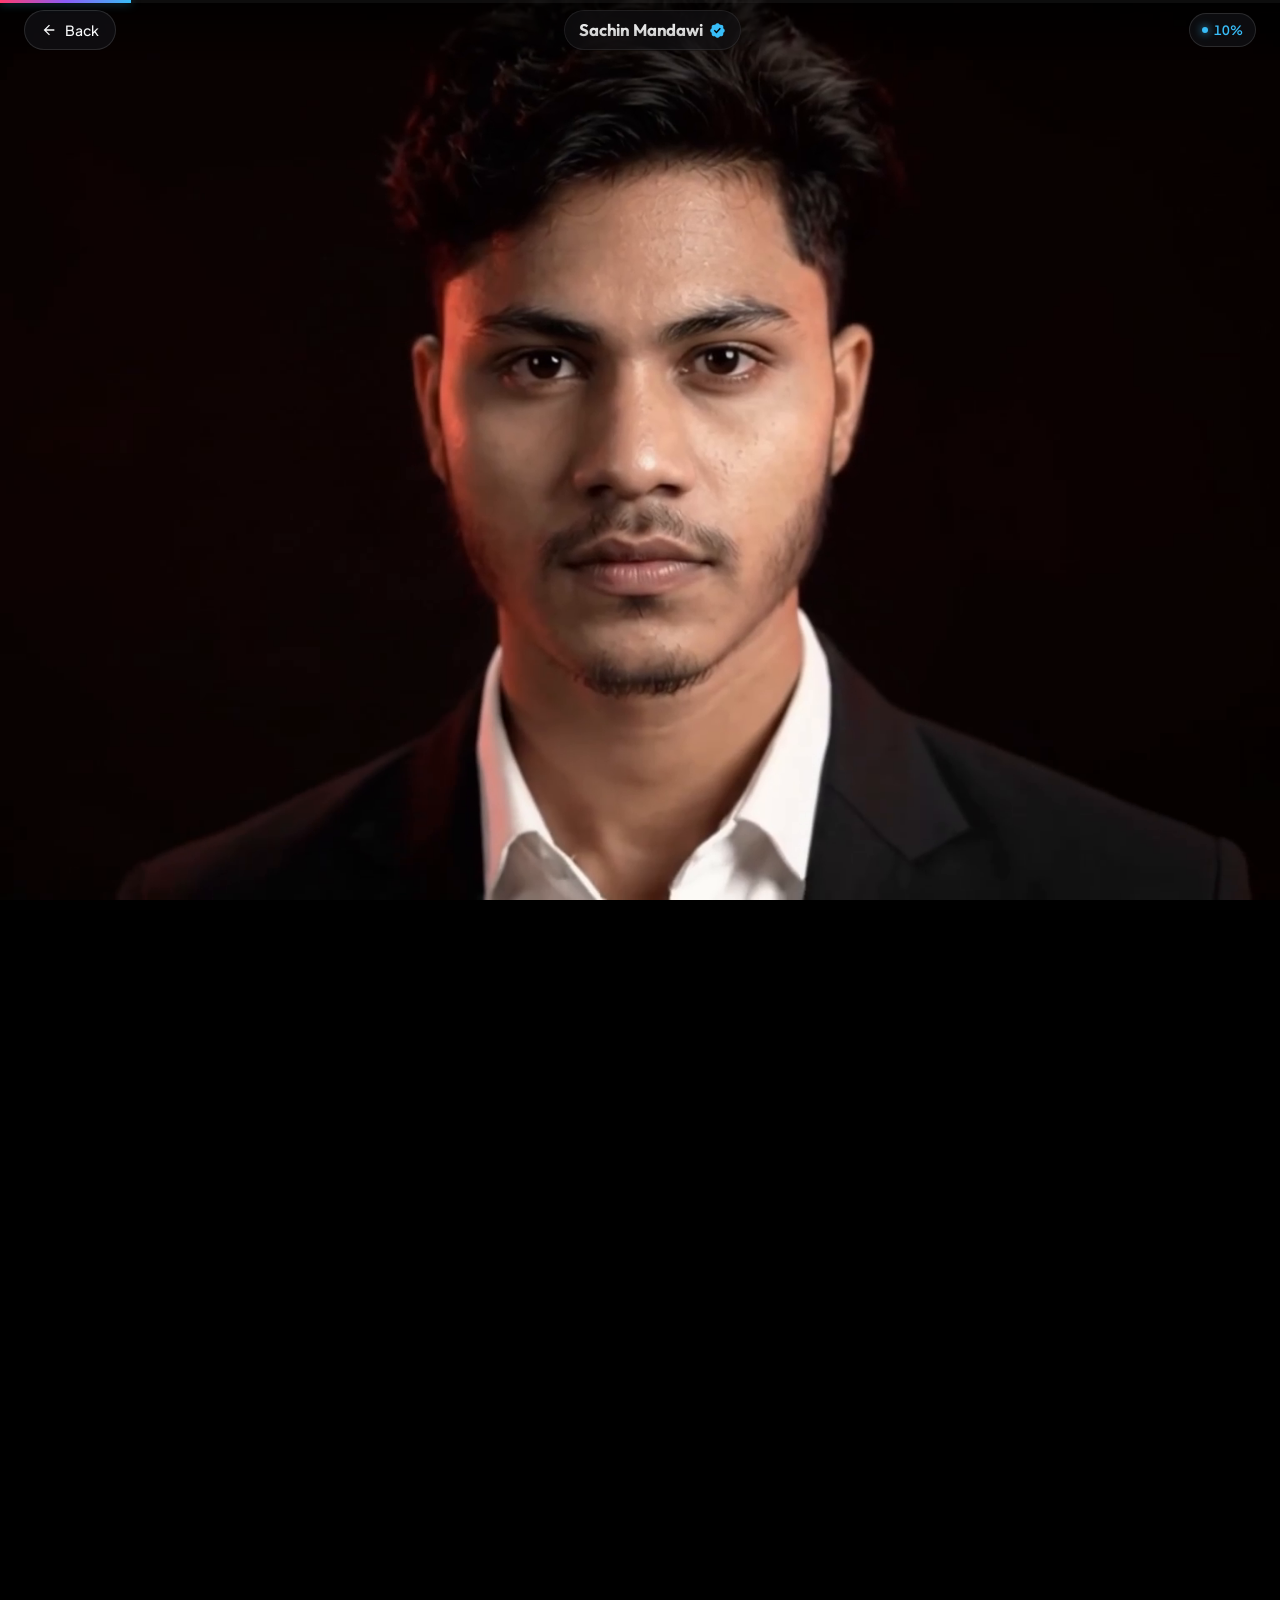
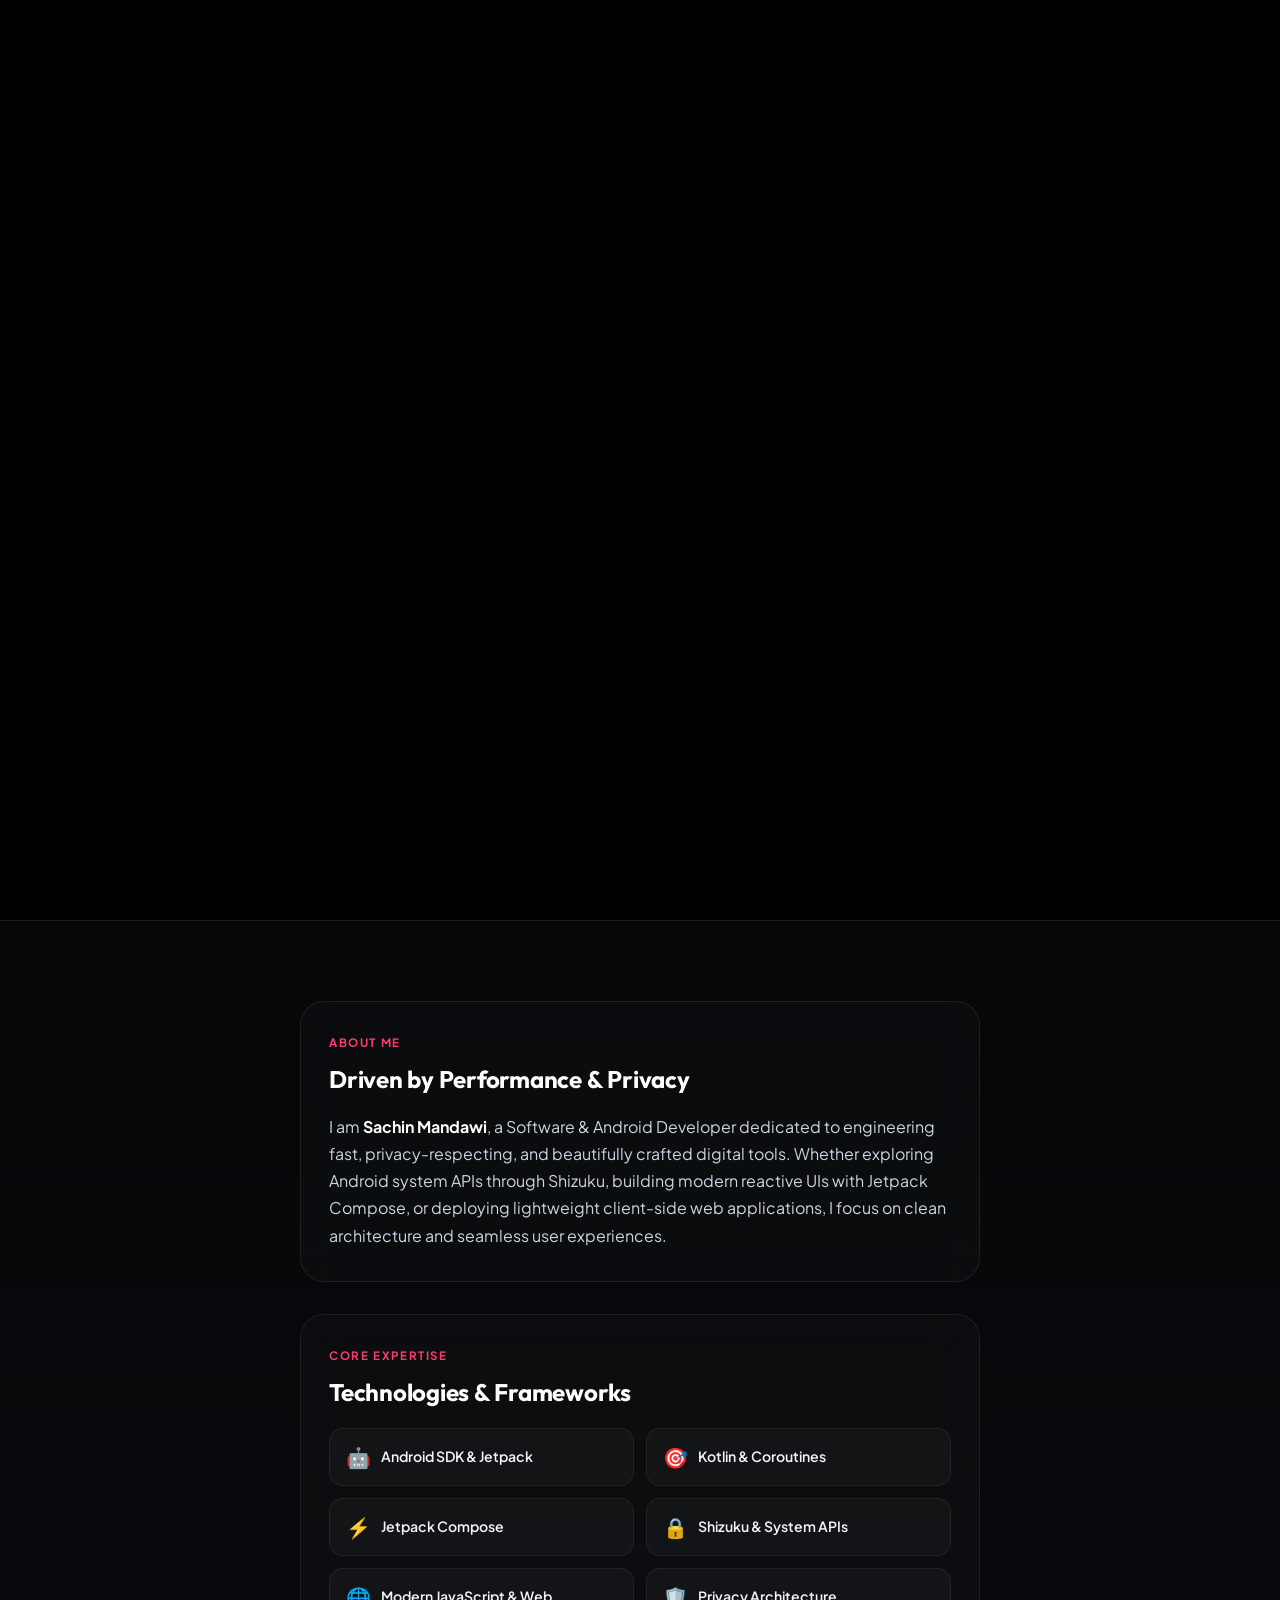
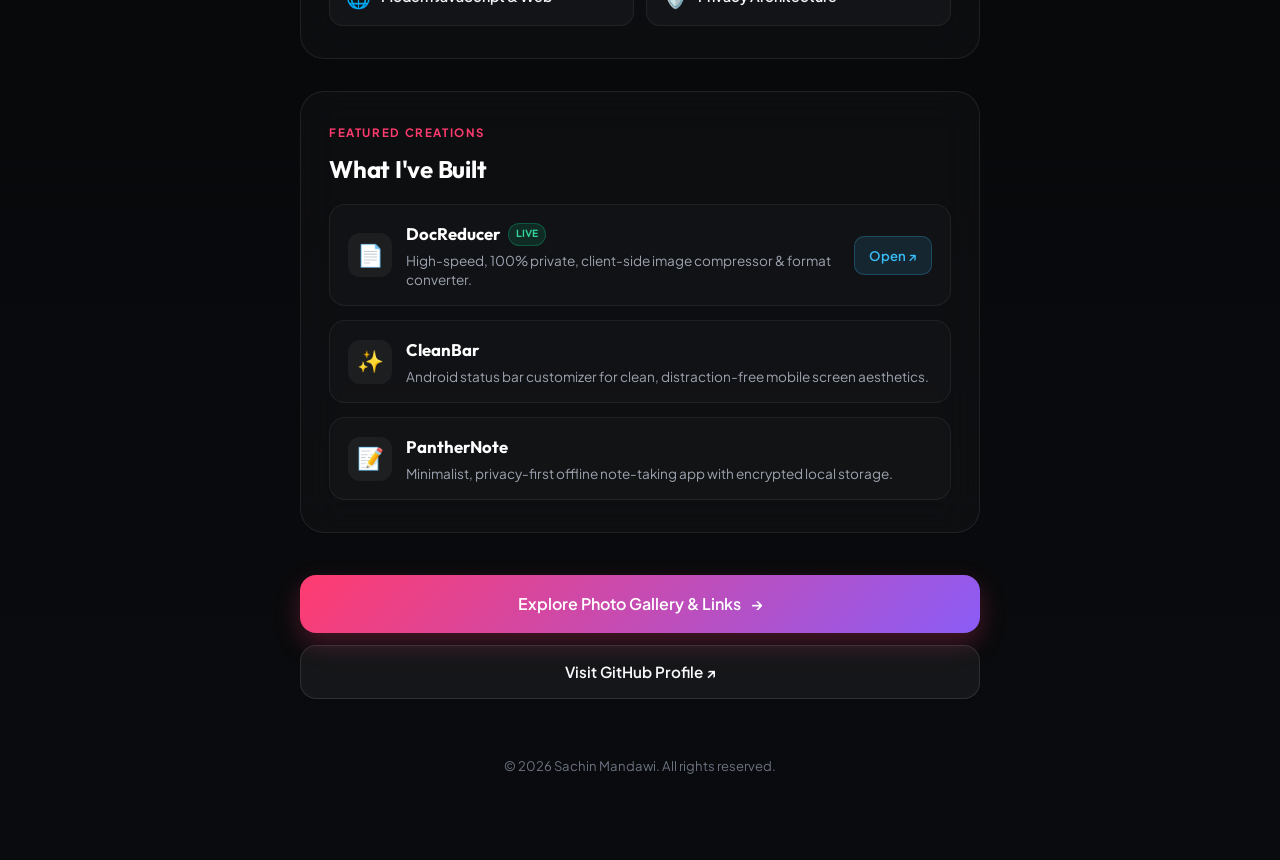
==== story.html @ f52424ab "feat(story): add cinematic story page, responsive engine, and frames 001-020" ====
<!DOCTYPE html>
<html lang="en">
<head>
  <meta charset="UTF-8">
  <meta name="viewport" content="width=device-width, initial-scale=1.0">
  <meta name="theme-color" content="#08090a">
  
  <title>The Story | Sachin Mandawi</title>
  <meta name="description" content="Cinematic interactive scroll-driven story of Sachin Mandawi — Software & Android Developer.">
  <meta name="author" content="Sachin Mandawi">
  <link rel="canonical" href="https://sachinmandawi.com/story.html">
  <link rel="icon" type="image/jpeg" href="images/sachin-mandawi.jpg">

  <!-- Open Graph -->
  <meta property="og:site_name" content="Sachin Mandawi">
  <meta property="og:title" content="The Story | Sachin Mandawi">
  <meta property="og:description" content="Cinematic interactive scroll-driven story of Sachin Mandawi — Software & Android Developer.">
  <meta property="og:url" content="https://sachinmandawi.com/story.html">
  <meta property="og:image" content="https://sachinmandawi.com/images/sachin-mandawi.jpg">
  <meta property="og:type" content="profile">
  <meta name="twitter:card" content="summary_large_image">
  <meta name="twitter:title" content="The Story | Sachin Mandawi">
  <meta name="twitter:description" content="Cinematic interactive scroll-driven story of Sachin Mandawi — Software & Android Developer.">
  <meta name="twitter:image" content="https://sachinmandawi.com/images/sachin-mandawi.jpg">

  <link rel="stylesheet" href="story.css">
</head>

<body>

  <!-- Top Floating Header Bar (Transparent Overlay) -->
  <header class="story-header">
    <a href="index.html" class="btn-back" id="btnBackHome">
      <svg viewBox="0 0 24 24" aria-hidden="true">
        <path d="M20 11H7.83l5.59-5.59L12 4l-8 8 8 8 1.41-1.41L7.83 13H20v-2z"/>
      </svg>
      <span>Back</span>
    </a>

    <div class="story-brand">
      <span class="brand-name">Sachin Mandawi</span>
      <span class="verified-badge" title="Verified Profile">
        <svg viewBox="0 0 24 24" aria-hidden="true">
          <path class="verified-seal" d="M22.25 12c0-1.43-.88-2.67-2.19-3.34.46-1.39.2-2.9-.81-3.91s-2.52-1.27-3.91-.81c-.66-1.31-1.91-2.19-3.34-2.19s-2.67.88-3.33 2.19c-1.4-.46-2.91-.2-3.92.81s-1.26 2.52-.8 3.91c-1.31.67-2.2 1.91-2.2 3.34s.89 2.67 2.2 3.34c-.46 1.39-.21 2.9.8 3.91s2.52 1.26 3.91.81c.67 1.31 1.91 2.19 3.34 2.19s2.68-.88 3.34-2.19c1.39.45 2.9.2 3.91-.81s1.27-2.52.81-3.91c1.31-.67 2.19-1.91 2.19-3.34z"/>
          <path class="verified-check" d="M10.54 16.2L6.8 12.46l1.41-1.42 2.26 2.26 4.8-5.23 1.47 1.36-6.2 6.77z"/>
        </svg>
      </span>
    </div>

    <div class="header-right-actions">
      <div class="story-progress-pill">
        <span class="progress-dot"></span>
        <span id="scrubPercentText" class="progress-text">0%</span>
      </div>
    </div>
  </header>

  <!-- Top Scrub Progress Indicator Line -->
  <div class="top-progress-bar-wrap">
    <div id="scrubProgressBar" class="top-progress-bar"></div>
  </div>

  <!-- Main Scroll Scrubbing Container (Apple Style Sticky Viewport) -->
  <div id="scrubContainer" class="scrub-container">
    <div class="scrub-sticky-frame">
      
      <!-- Canvas Frame Box (Apple-Style 60fps Image Sequence) -->
      <div class="video-canvas-box">
        <canvas id="scrubCanvas" class="scrub-canvas"></canvas>
      </div>

      <!-- Scroll Hint Cue -->
      <div id="scrollHint" class="scroll-hint">
        <span class="scroll-mouse-icon">
          <span class="scroll-mouse-wheel"></span>
        </span>
        <span class="scroll-hint-label">Scroll down to scrub</span>
      </div>



    </div>
  </div>

  <!-- After-Scrub Story & Profile Bio Content -->
  <main class="story-bio-section">
    <div class="story-content-wrap">
      
      <!-- Introduction Card -->
      <section class="bio-card">
        <div class="bio-header">
          <span class="bio-eyebrow">ABOUT ME</span>
          <h2 class="bio-title">Driven by Performance &amp; Privacy</h2>
        </div>
        <p class="bio-text">
          I am <strong>Sachin Mandawi</strong>, a Software &amp; Android Developer dedicated to engineering fast, privacy-respecting, and beautifully crafted digital tools. Whether exploring Android system APIs through Shizuku, building modern reactive UIs with Jetpack Compose, or deploying lightweight client-side web applications, I focus on clean architecture and seamless user experiences.
        </p>
      </section>

      <!-- Tech Stack Badges -->
      <section class="skills-card">
        <span class="bio-eyebrow">CORE EXPERTISE</span>
        <h3 class="skills-title">Technologies &amp; Frameworks</h3>
        
        <div class="skills-grid">
          <div class="skill-pill">
            <span class="skill-icon">🤖</span>
            <span class="skill-name">Android SDK &amp; Jetpack</span>
          </div>
          <div class="skill-pill">
            <span class="skill-icon">🎯</span>
            <span class="skill-name">Kotlin &amp; Coroutines</span>
          </div>
          <div class="skill-pill">
            <span class="skill-icon">⚡</span>
            <span class="skill-name">Jetpack Compose</span>
          </div>
          <div class="skill-pill">
            <span class="skill-icon">🔒</span>
            <span class="skill-name">Shizuku &amp; System APIs</span>
          </div>
          <div class="skill-pill">
            <span class="skill-icon">🌐</span>
            <span class="skill-name">Modern JavaScript &amp; Web</span>
          </div>
          <div class="skill-pill">
            <span class="skill-icon">🛡️</span>
            <span class="skill-name">Privacy Architecture</span>
          </div>
        </div>
      </section>

      <!-- Featured Projects -->
      <section class="featured-card">
        <span class="bio-eyebrow">FEATURED CREATIONS</span>
        <h3 class="skills-title">What I've Built</h3>
        
        <div class="project-mini-list">
          <!-- DocReducer -->
          <div class="project-mini-item">
            <div class="project-mini-icon">📄</div>
            <div class="project-mini-info">
              <h4>DocReducer <span class="badge-mini">Live</span></h4>
              <p>High-speed, 100% private, client-side image compressor &amp; format converter.</p>
            </div>
            <a href="https://sachinmandawi.github.io/docreducer/" target="_blank" rel="noopener noreferrer" class="project-mini-link">Open ↗</a>
          </div>

          <!-- CleanBar -->
          <div class="project-mini-item">
            <div class="project-mini-icon">✨</div>
            <div class="project-mini-info">
              <h4>CleanBar</h4>
              <p>Android status bar customizer for clean, distraction-free mobile screen aesthetics.</p>
            </div>
          </div>

          <!-- PantherNote -->
          <div class="project-mini-item">
            <div class="project-mini-icon">📝</div>
            <div class="project-mini-info">
              <h4>PantherNote</h4>
              <p>Minimalist, privacy-first offline note-taking app with encrypted local storage.</p>
            </div>
          </div>
        </div>
      </section>

      <!-- Action Buttons -->
      <section class="story-actions">
        <a href="index.html" class="btn-action-primary">
          <span>Explore Photo Gallery &amp; Links</span>
          <span class="arrow-icon">→</span>
        </a>
        <a href="https://github.com/sachinmandawi" target="_blank" rel="noopener noreferrer" class="btn-action-secondary">
          <span>Visit GitHub Profile ↗</span>
        </a>
      </section>

      <!-- Footer -->
      <footer class="story-footer">
        <p>&copy; 2026 Sachin Mandawi. All rights reserved.</p>
      </footer>

    </div>
  </main>

  <script src="story.js"></script>
</body>
</html>
---- story.css ----
/* ==========================================================================
   The Story — Sachin Mandawi
   Cinematic Scroll Scrubbing & Interactive Portfolio
   ========================================================================== */

@import url('https://fonts.googleapis.com/css2?family=Outfit:wght@300;400;500;600;700;800&family=Plus+Jakarta+Sans:wght@300;400;500;600;700&display=swap');

:root {
  --bg-color: #000000;
  --bg-surface: #0a0b0e;
  --text-primary: #f9fafb;
  --text-secondary: #9ca3af;
  --text-muted: #6b7280;

  --accent-color: #ff3b6f;
  --accent-secondary: #8b5cf6;
  --accent-cyan: #06b6d4;
  --accent-gradient: linear-gradient(135deg, var(--accent-color), var(--accent-secondary));

  --font-display: 'Outfit', sans-serif;
  --font-body: 'Plus Jakarta Sans', sans-serif;
}

* {
  margin: 0;
  padding: 0;
  box-sizing: border-box;
  -webkit-tap-highlight-color: transparent;
}

html {
  font-family: var(--font-body);
  background-color: #000000;
  color: var(--text-primary);
  scroll-behavior: auto; /* native natural scroll physics */
  overflow-x: clip;
}

body {
  min-height: 100vh;
  background-color: #000000;
  overflow-x: clip;
  position: relative;
  line-height: 1.6;
}

/* ==========================================================================
   Top Floating Header Bar (Transparent Overlay)
   ========================================================================== */
.story-header {
  position: fixed;
  top: 0;
  left: 0;
  right: 0;
  height: 60px;
  display: flex;
  align-items: center;
  justify-content: space-between;
  padding: 0 24px;
  z-index: 100;
  background: linear-gradient(180deg, rgba(0, 0, 0, 0.75) 0%, rgba(0, 0, 0, 0) 100%);
  border-bottom: none;
  pointer-events: none;
}

.story-header > * {
  pointer-events: auto;
}

.btn-back {
  display: inline-flex;
  align-items: center;
  gap: 8px;
  padding: 8px 16px;
  border-radius: 9999px;
  background: rgba(20, 20, 25, 0.6);
  backdrop-filter: blur(16px);
  -webkit-backdrop-filter: blur(16px);
  border: 1px solid rgba(255, 255, 255, 0.12);
  color: var(--text-primary);
  text-decoration: none;
  font-size: 0.88rem;
  font-weight: 500;
  transition: all 0.25s ease;
}

.btn-back svg {
  width: 16px;
  height: 16px;
  fill: currentColor;
  transition: transform 0.2s ease;
}

.btn-back:hover {
  background: rgba(40, 40, 50, 0.8);
  border-color: rgba(255, 255, 255, 0.3);
  transform: translateX(-2px);
}

.btn-back:hover svg {
  transform: translateX(-3px);
}

.story-brand {
  display: flex;
  align-items: center;
  gap: 6px;
  background: rgba(20, 20, 25, 0.5);
  backdrop-filter: blur(16px);
  -webkit-backdrop-filter: blur(16px);
  padding: 6px 14px;
  border-radius: 9999px;
  border: 1px solid rgba(255, 255, 255, 0.08);
}

.brand-name {
  font-family: var(--font-display);
  font-weight: 700;
  font-size: 1.05rem;
  letter-spacing: -0.01em;
  background: linear-gradient(180deg, #fff, #bbb);
  -webkit-background-clip: text;
  -webkit-text-fill-color: transparent;
}

.verified-badge {
  display: inline-flex;
  align-items: center;
  justify-content: center;
  width: 17px;
  height: 17px;
}

.verified-badge svg {
  width: 100%;
  height: 100%;
}

.verified-seal {
  fill: #38bdf8;
}

.verified-check {
  fill: #000;
}

.header-right-actions {
  display: flex;
  align-items: center;
  gap: 10px;
}

.btn-fit-toggle {
  display: inline-flex;
  align-items: center;
  gap: 6px;
  padding: 6px 12px;
  border-radius: 9999px;
  background: rgba(20, 20, 25, 0.6);
  backdrop-filter: blur(16px);
  -webkit-backdrop-filter: blur(16px);
  border: 1px solid rgba(255, 255, 255, 0.12);
  color: var(--text-primary);
  font-size: 0.8rem;
  font-weight: 600;
  cursor: pointer;
  transition: all 0.2s ease;
}

.btn-fit-toggle svg {
  width: 14px;
  height: 14px;
  fill: currentColor;
}

.btn-fit-toggle:hover {
  background: rgba(40, 40, 50, 0.8);
  border-color: rgba(255, 255, 255, 0.3);
}

.story-progress-pill {
  display: inline-flex;
  align-items: center;
  gap: 6px;
  padding: 6px 12px;
  border-radius: 9999px;
  background: rgba(20, 20, 25, 0.6);
  backdrop-filter: blur(16px);
  -webkit-backdrop-filter: blur(16px);
  border: 1px solid rgba(255, 255, 255, 0.12);
  font-size: 0.8rem;
  font-weight: 600;
  font-variant-numeric: tabular-nums;
  color: #38bdf8;
}

.progress-dot {
  width: 6px;
  height: 6px;
  border-radius: 50%;
  background: #38bdf8;
  box-shadow: 0 0 8px #38bdf8;
  animation: pulseDot 2s infinite ease-in-out;
}

@keyframes pulseDot {
  0%, 100% { opacity: 0.6; transform: scale(0.9); }
  50% { opacity: 1; transform: scale(1.2); }
}

/* Top Progress Line */
.top-progress-bar-wrap {
  position: fixed;
  top: 0;
  left: 0;
  right: 0;
  height: 3px;
  background: rgba(255, 255, 255, 0.05);
  z-index: 101;
}

.top-progress-bar {
  height: 100%;
  width: 0%;
  background: linear-gradient(90deg, #ff3b6f, #8b5cf6, #38bdf8);
  box-shadow: 0 0 10px rgba(56, 189, 248, 0.5);
  transition: width 0.05s linear;
}

/* ==========================================================================
   Scroll Scrubbing Sticky Container (100% Pure Fullscreen)
   ========================================================================== */
.scrub-container {
  position: relative;
  height: 280vh; /* gives ample space for high-precision scrub */
  width: 100%;
  background: #000000;
  margin: 0;
  padding: 0;
}

.scrub-sticky-frame {
  position: sticky;
  top: 0;
  left: 0;
  width: 100%;
  max-width: 100vw;
  height: 100vh;
  height: 100dvh;
  overflow: hidden;
  display: flex;
  align-items: center;
  justify-content: center;
  background: #000000;
  margin: 0;
  padding: 0;
}

/* Video Canvas Box */
.video-canvas-box {
  position: absolute;
  inset: 0;
  width: 100%;
  height: 100%;
  display: flex;
  align-items: center;
  justify-content: center;
  background: #000000;
  overflow: hidden;
}

.scrub-canvas {
  position: absolute;
  inset: 0;
  width: 100%;
  height: 100%;
  z-index: 1;
  background: #000000;
  display: block;
}

/* Scroll Hint Cue */
.scroll-hint {
  position: absolute;
  bottom: 32px;
  left: 50%;
  transform: translateX(-50%);
  display: flex;
  flex-direction: column;
  align-items: center;
  gap: 10px;
  z-index: 10;
  transition: opacity 0.4s ease, transform 0.4s ease;
  pointer-events: none;
}

.scroll-mouse-icon {
  width: 22px;
  height: 36px;
  border-radius: 12px;
  border: 2px solid rgba(255, 255, 255, 0.4);
  position: relative;
  display: flex;
  justify-content: center;
}

.scroll-mouse-wheel {
  width: 4px;
  height: 8px;
  border-radius: 2px;
  background: #fff;
  margin-top: 6px;
  animation: scrollWheelAnim 1.8s infinite ease-in-out;
}

@keyframes scrollWheelAnim {
  0% { transform: translateY(0); opacity: 1; }
  100% { transform: translateY(14px); opacity: 0; }
}

.scroll-hint-label {
  font-size: 0.78rem;
  letter-spacing: 0.08em;
  text-transform: uppercase;
  color: rgba(255, 255, 255, 0.7);
  font-weight: 500;
  text-shadow: 0 2px 8px rgba(0, 0, 0, 0.8);
}

/* ==========================================================================
   Phase Overlays (Typography Driven by Video)
   ========================================================================== */
.phases-overlay {
  position: absolute;
  bottom: 90px;
  left: 0;
  right: 0;
  display: flex;
  justify-content: center;
  z-index: 10;
  pointer-events: none;
  padding: 0 20px;
}

.phase-card {
  position: absolute;
  bottom: 0;
  max-width: 580px;
  width: 100%;
  text-align: center;
  opacity: 0;
  transform: translateY(20px) scale(0.96);
  transition: opacity 0.4s ease, transform 0.4s cubic-bezier(0.2, 0.8, 0.2, 1);
  padding: 20px 24px;
  border-radius: 20px;
  background: rgba(14, 16, 21, 0.65);
  backdrop-filter: blur(16px);
  -webkit-backdrop-filter: blur(16px);
  border: 1px solid rgba(255, 255, 255, 0.1);
  box-shadow: 0 20px 40px rgba(0, 0, 0, 0.6);
}

.phase-card.phase-active {
  opacity: 1;
  transform: translateY(0) scale(1);
}

.phase-tag {
  display: inline-block;
  font-size: 0.72rem;
  font-weight: 700;
  letter-spacing: 0.15em;
  text-transform: uppercase;
  color: #38bdf8;
  margin-bottom: 6px;
}

.phase-title {
  font-family: var(--font-display);
  font-size: 1.75rem;
  font-weight: 800;
  letter-spacing: -0.02em;
  color: #fff;
  margin-bottom: 6px;
  line-height: 1.2;
}

.phase-subtitle {
  font-size: 0.95rem;
  color: var(--text-secondary);
  line-height: 1.5;
}

/* ==========================================================================
   Story Bio & Developer Details Section (Revealed after scrub)
   ========================================================================== */
.story-bio-section {
  position: relative;
  z-index: 20;
  background: linear-gradient(180deg, rgba(6, 7, 9, 0.95) 0%, var(--bg-surface) 100%);
  padding: 80px 20px 60px;
  border-top: 1px solid rgba(255, 255, 255, 0.08);
}

.story-content-wrap {
  max-width: 680px;
  margin: 0 auto;
  display: flex;
  flex-direction: column;
  gap: 32px;
}

.bio-card,
.skills-card,
.featured-card {
  background: rgba(255, 255, 255, 0.025);
  border: 1px solid rgba(255, 255, 255, 0.08);
  border-radius: 24px;
  padding: 32px 28px;
  backdrop-filter: blur(20px);
  -webkit-backdrop-filter: blur(20px);
  transition: transform 0.3s ease, border-color 0.3s ease;
}

.bio-card:hover,
.skills-card:hover,
.featured-card:hover {
  border-color: rgba(255, 255, 255, 0.16);
  transform: translateY(-2px);
}

.bio-eyebrow {
  display: block;
  font-size: 0.72rem;
  font-weight: 700;
  letter-spacing: 0.14em;
  text-transform: uppercase;
  color: var(--accent-color);
  margin-bottom: 8px;
}

.bio-title,
.skills-title {
  font-family: var(--font-display);
  font-size: 1.5rem;
  font-weight: 700;
  letter-spacing: -0.01em;
  color: #fff;
  margin-bottom: 14px;
}

.bio-text {
  font-size: 1rem;
  line-height: 1.7;
  color: #cbd5e1;
}

.bio-text strong {
  color: #fff;
}

/* Skills Grid */
.skills-grid {
  display: grid;
  grid-template-columns: repeat(auto-fill, minmax(200px, 1fr));
  gap: 12px;
  margin-top: 16px;
}

.skill-pill {
  display: flex;
  align-items: center;
  gap: 10px;
  padding: 12px 16px;
  border-radius: 14px;
  background: rgba(255, 255, 255, 0.03);
  border: 1px solid rgba(255, 255, 255, 0.06);
  transition: all 0.25s ease;
}

.skill-pill:hover {
  background: rgba(255, 255, 255, 0.07);
  border-color: rgba(56, 189, 248, 0.3);
  transform: translateY(-2px);
}

.skill-icon {
  font-size: 1.25rem;
}

.skill-name {
  font-size: 0.88rem;
  font-weight: 600;
  color: #f1f5f9;
}

/* Featured Mini Projects */
.project-mini-list {
  display: flex;
  flex-direction: column;
  gap: 14px;
  margin-top: 16px;
}

.project-mini-item {
  display: flex;
  align-items: center;
  gap: 14px;
  padding: 16px 18px;
  border-radius: 16px;
  background: rgba(255, 255, 255, 0.02);
  border: 1px solid rgba(255, 255, 255, 0.06);
  transition: all 0.25s ease;
}

.project-mini-item:hover {
  background: rgba(255, 255, 255, 0.05);
  border-color: rgba(255, 255, 255, 0.15);
}

.project-mini-icon {
  width: 44px;
  height: 44px;
  border-radius: 12px;
  background: rgba(255, 255, 255, 0.05);
  display: flex;
  align-items: center;
  justify-content: center;
  font-size: 1.35rem;
  flex-shrink: 0;
}

.project-mini-info {
  flex: 1;
}

.project-mini-info h4 {
  font-family: var(--font-display);
  font-size: 1.05rem;
  font-weight: 700;
  color: #fff;
  display: flex;
  align-items: center;
  gap: 8px;
  margin-bottom: 3px;
}

.badge-mini {
  font-size: 0.65rem;
  padding: 2px 7px;
  border-radius: 9999px;
  background: rgba(16, 185, 129, 0.15);
  color: #34d399;
  border: 1px solid rgba(16, 185, 129, 0.3);
  font-weight: 600;
  text-transform: uppercase;
}

.project-mini-info p {
  font-size: 0.85rem;
  color: var(--text-secondary);
  line-height: 1.4;
}

.project-mini-link {
  display: inline-flex;
  align-items: center;
  padding: 8px 14px;
  border-radius: 10px;
  background: rgba(56, 189, 248, 0.12);
  border: 1px solid rgba(56, 189, 248, 0.25);
  color: #38bdf8;
  font-size: 0.82rem;
  font-weight: 600;
  text-decoration: none;
  white-space: nowrap;
  transition: all 0.2s ease;
}

.project-mini-link:hover {
  background: #38bdf8;
  color: #000;
}

/* Action Buttons */
.story-actions {
  display: flex;
  flex-direction: column;
  gap: 12px;
  margin-top: 10px;
}

.btn-action-primary {
  display: flex;
  align-items: center;
  justify-content: center;
  gap: 10px;
  padding: 16px 24px;
  border-radius: 16px;
  background: linear-gradient(135deg, #ff3b6f, #8b5cf6);
  color: #fff;
  text-decoration: none;
  font-weight: 600;
  font-size: 1rem;
  box-shadow: 0 10px 25px rgba(255, 59, 111, 0.25);
  transition: all 0.25s ease;
}

.btn-action-primary:hover {
  transform: translateY(-2px);
  box-shadow: 0 14px 30px rgba(255, 59, 111, 0.4);
}

.btn-action-secondary {
  display: flex;
  align-items: center;
  justify-content: center;
  padding: 14px 24px;
  border-radius: 16px;
  background: rgba(255, 255, 255, 0.05);
  border: 1px solid rgba(255, 255, 255, 0.1);
  color: var(--text-primary);
  text-decoration: none;
  font-weight: 600;
  font-size: 0.95rem;
  transition: all 0.25s ease;
}

.btn-action-secondary:hover {
  background: rgba(255, 255, 255, 0.1);
  border-color: rgba(255, 255, 255, 0.2);
}

.story-footer {
  text-align: center;
  padding: 24px 0;
  color: var(--text-muted);
  font-size: 0.82rem;
}

/* ==========================================================================
   Responsive Adaptations
   ========================================================================== */
@media (max-width: 640px) {
  .scrub-container {
    height: 250vh; /* Smooth, natural thumb scroll distance on touchscreens */
  }

  .story-header {
    padding: 0 14px;
    height: 54px;
    padding-top: env(safe-area-inset-top, 0px);
  }

  .btn-back span {
    display: none;
  }

  .btn-back {
    padding: 8px 12px;
  }

  .story-brand {
    padding: 5px 12px;
    gap: 5px;
  }

  .brand-name {
    font-size: 0.94rem;
  }

  .scroll-mouse-icon {
    display: none;
  }

  .scroll-hint {
    bottom: calc(14px + env(safe-area-inset-bottom, 0px));
  }

  .scroll-hint-label {
    font-size: 0.72rem;
    letter-spacing: 0.08em;
    padding: 5px 14px;
    background: rgba(18, 20, 26, 0.75);
    border-radius: 9999px;
    border: 1px solid rgba(255, 255, 255, 0.1);
    backdrop-filter: blur(12px);
    -webkit-backdrop-filter: blur(12px);
  }

  .scroll-hint {
    bottom: calc(20px + env(safe-area-inset-bottom, 0px));
  }

  .bio-card,
  .skills-card,
  .featured-card {
    padding: 24px 18px;
    border-radius: 20px;
  }

  .skills-grid {
    grid-template-columns: 1fr;
  }
}
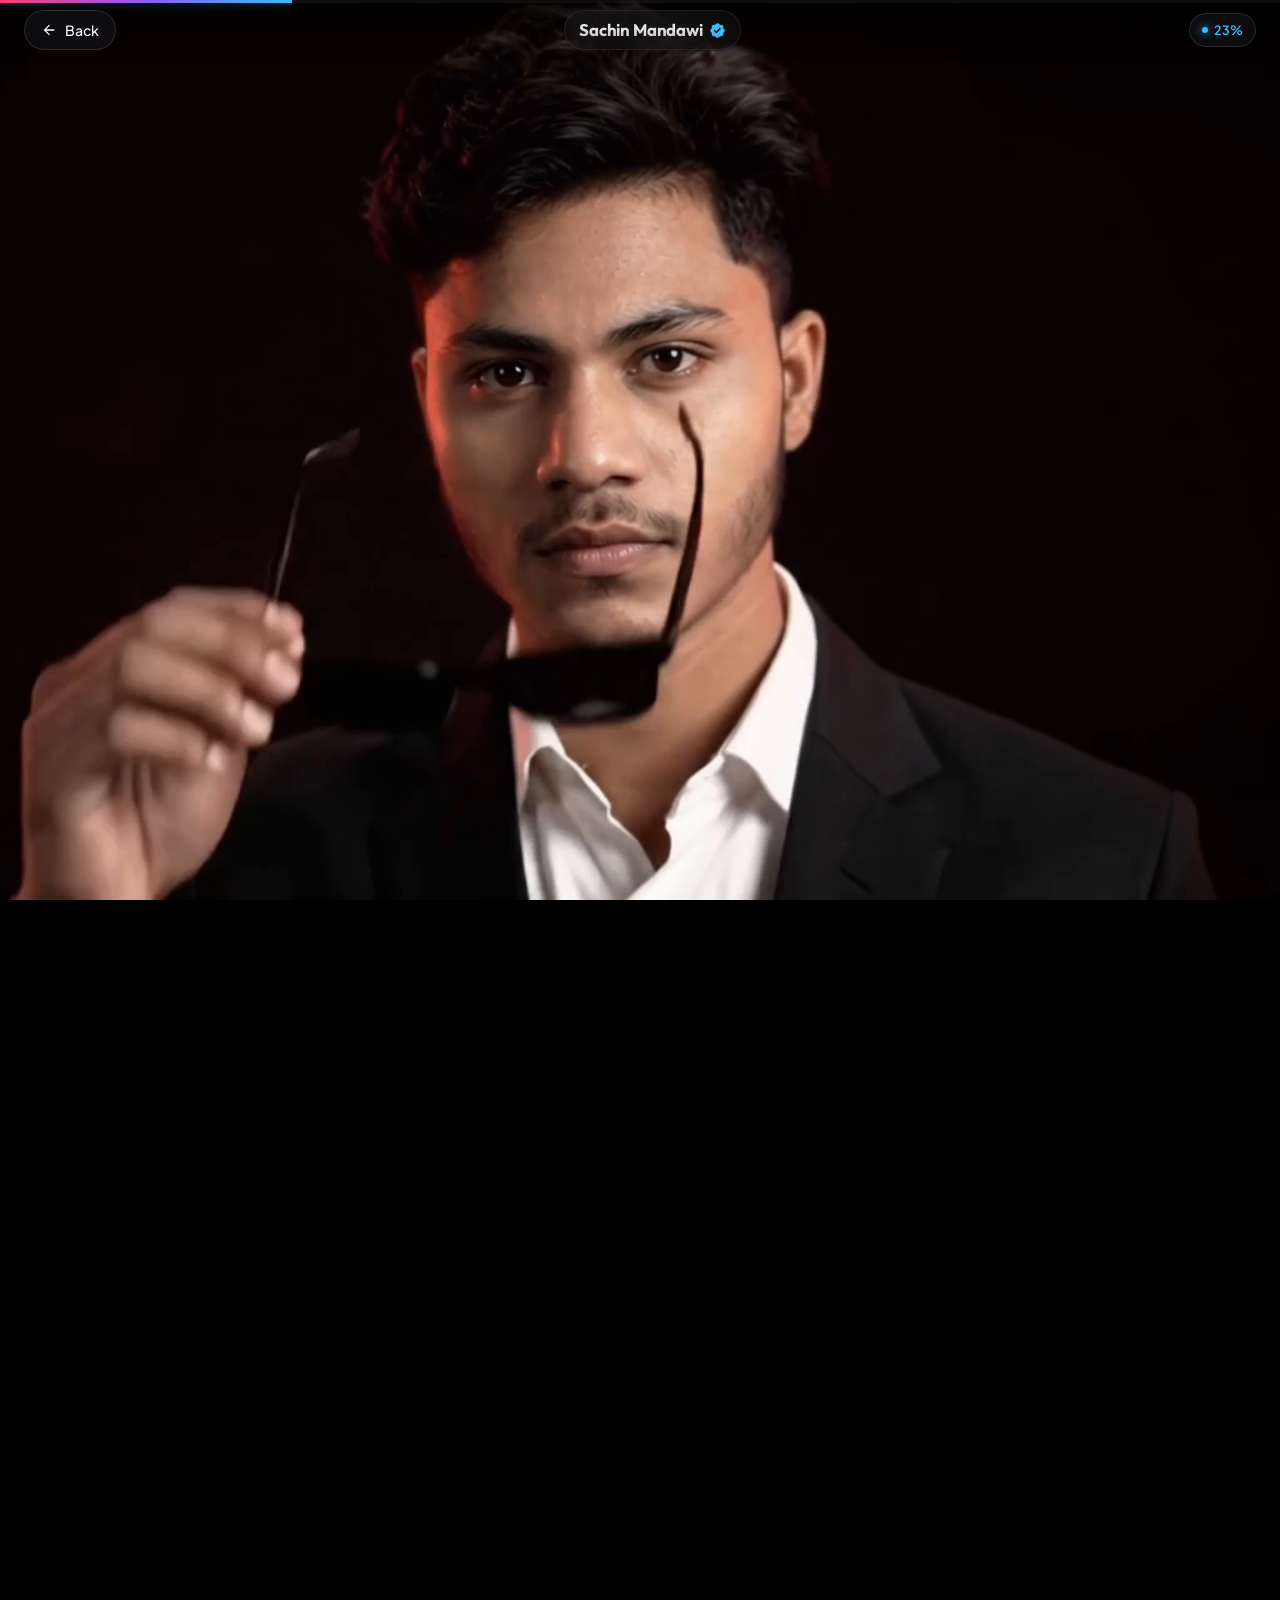
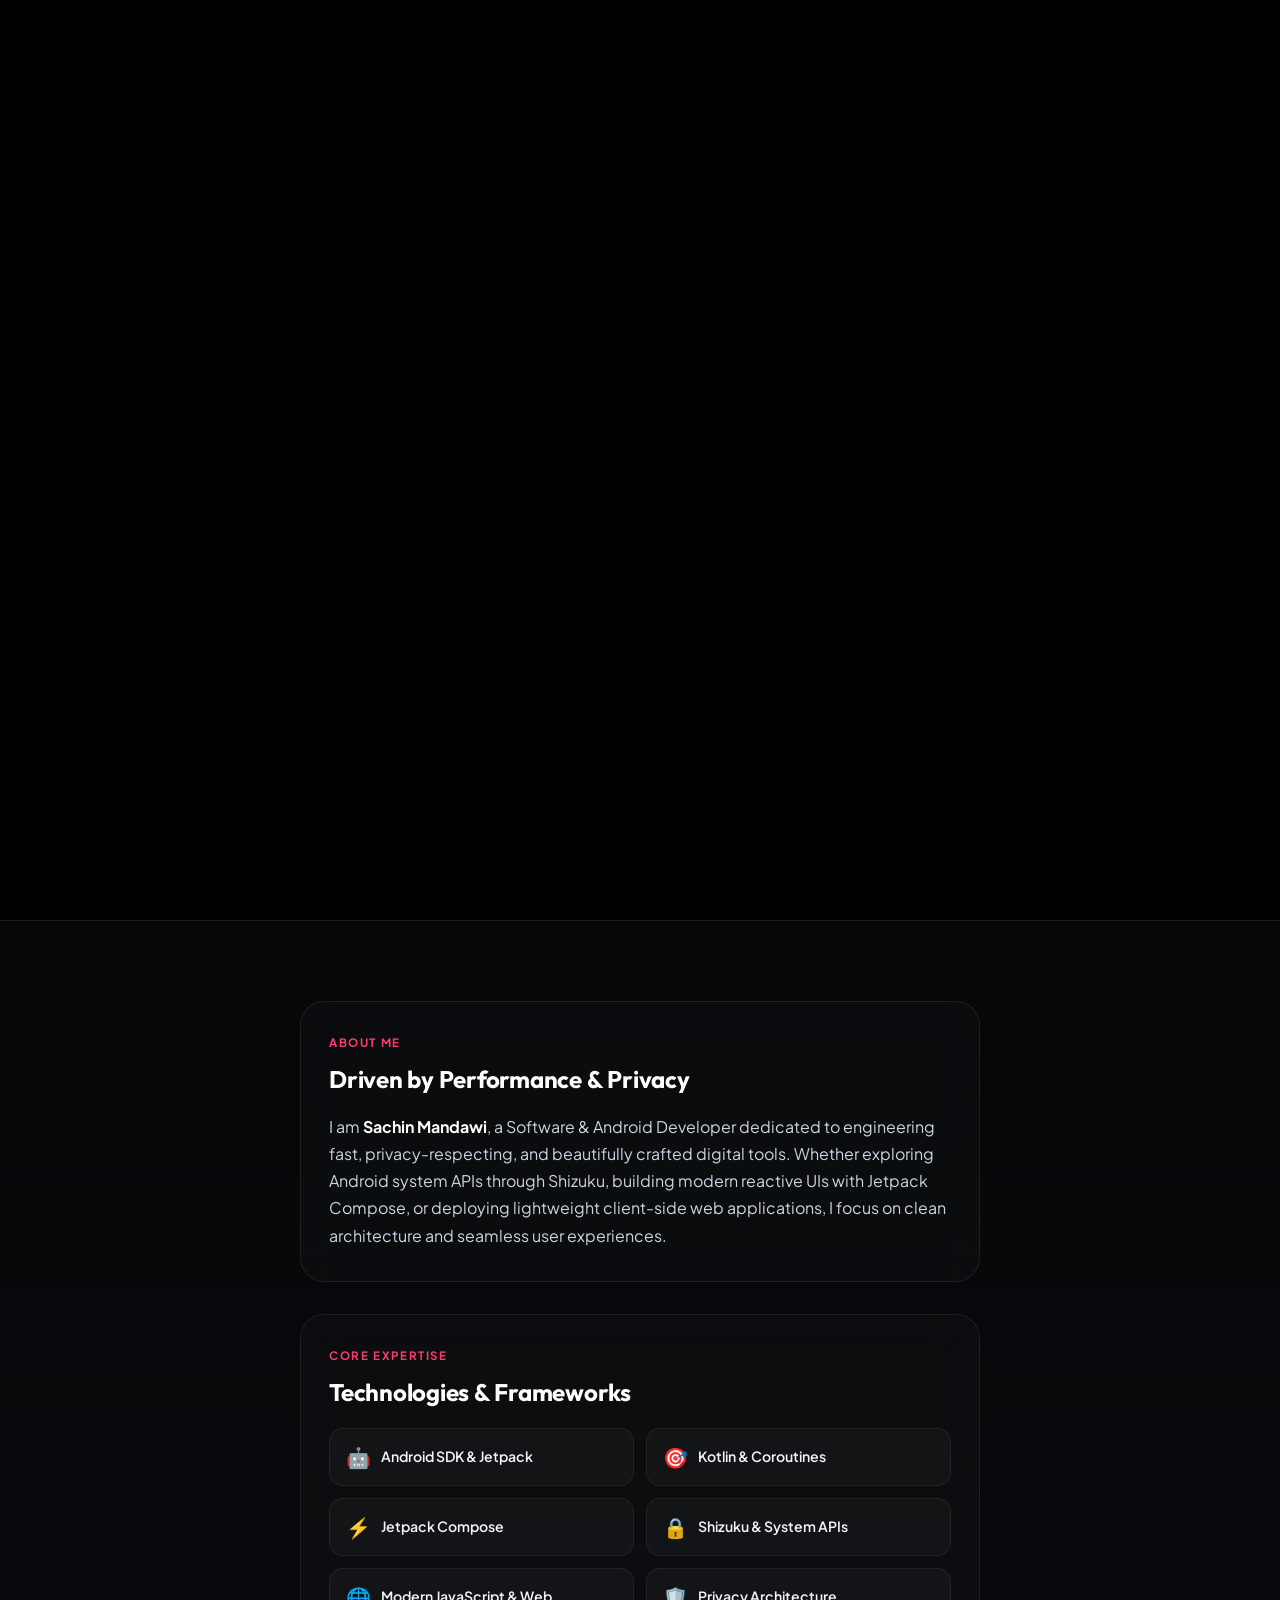
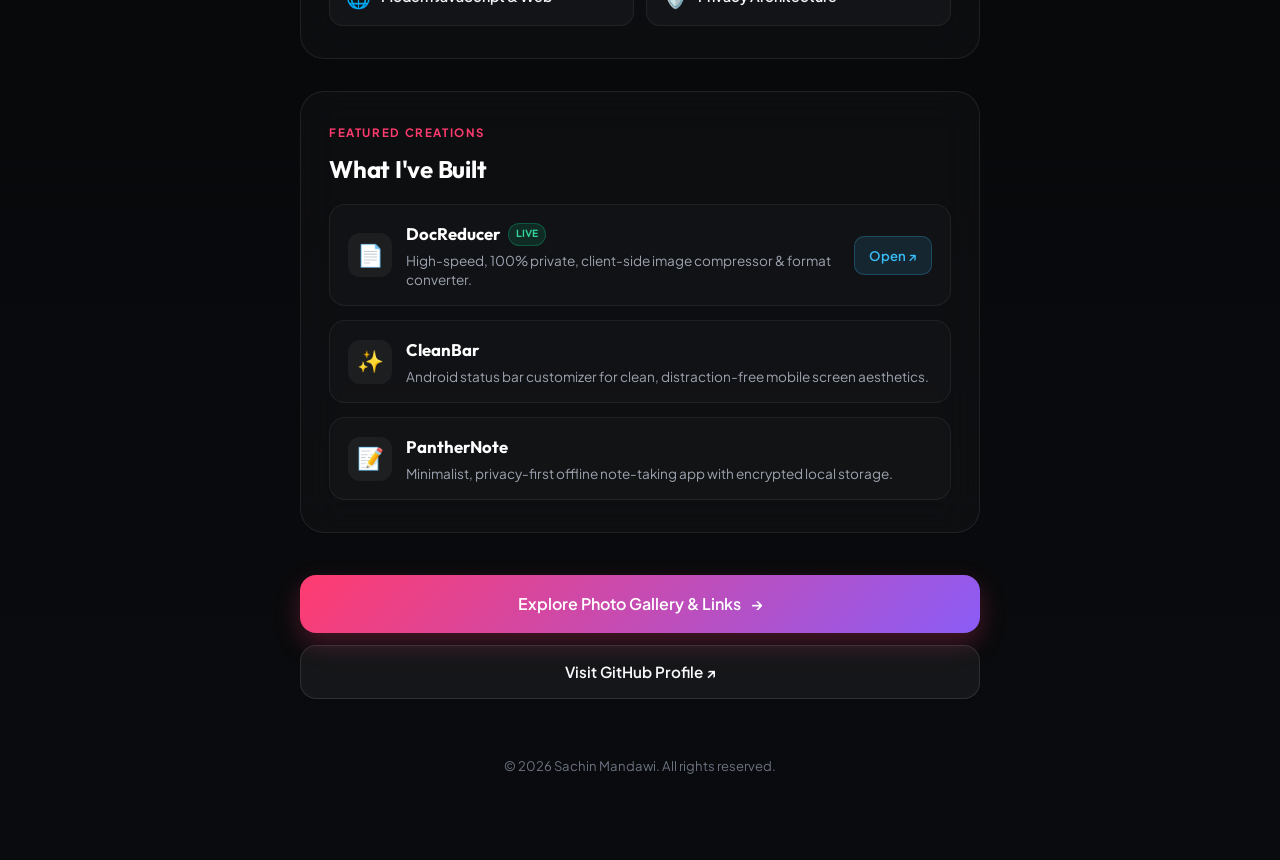
==== commit fef3ca55: "chore(cache): update cache buster query parameters for story and styles" ====
--- a/story.html
+++ b/story.html
@@ -23,7 +23,7 @@
   <meta name="twitter:description" content="Cinematic interactive scroll-driven story of Sachin Mandawi — Software & Android Developer.">
   <meta name="twitter:image" content="https://sachinmandawi.com/images/sachin-mandawi.jpg">
 
-  <link rel="stylesheet" href="story.css">
+  <link rel="stylesheet" href="story.css?v=2">
 </head>
 
 <body>
@@ -185,6 +185,6 @@
     </div>
   </main>
 
-  <script src="story.js"></script>
+  <script src="story.js?v=2"></script>
 </body>
 </html>
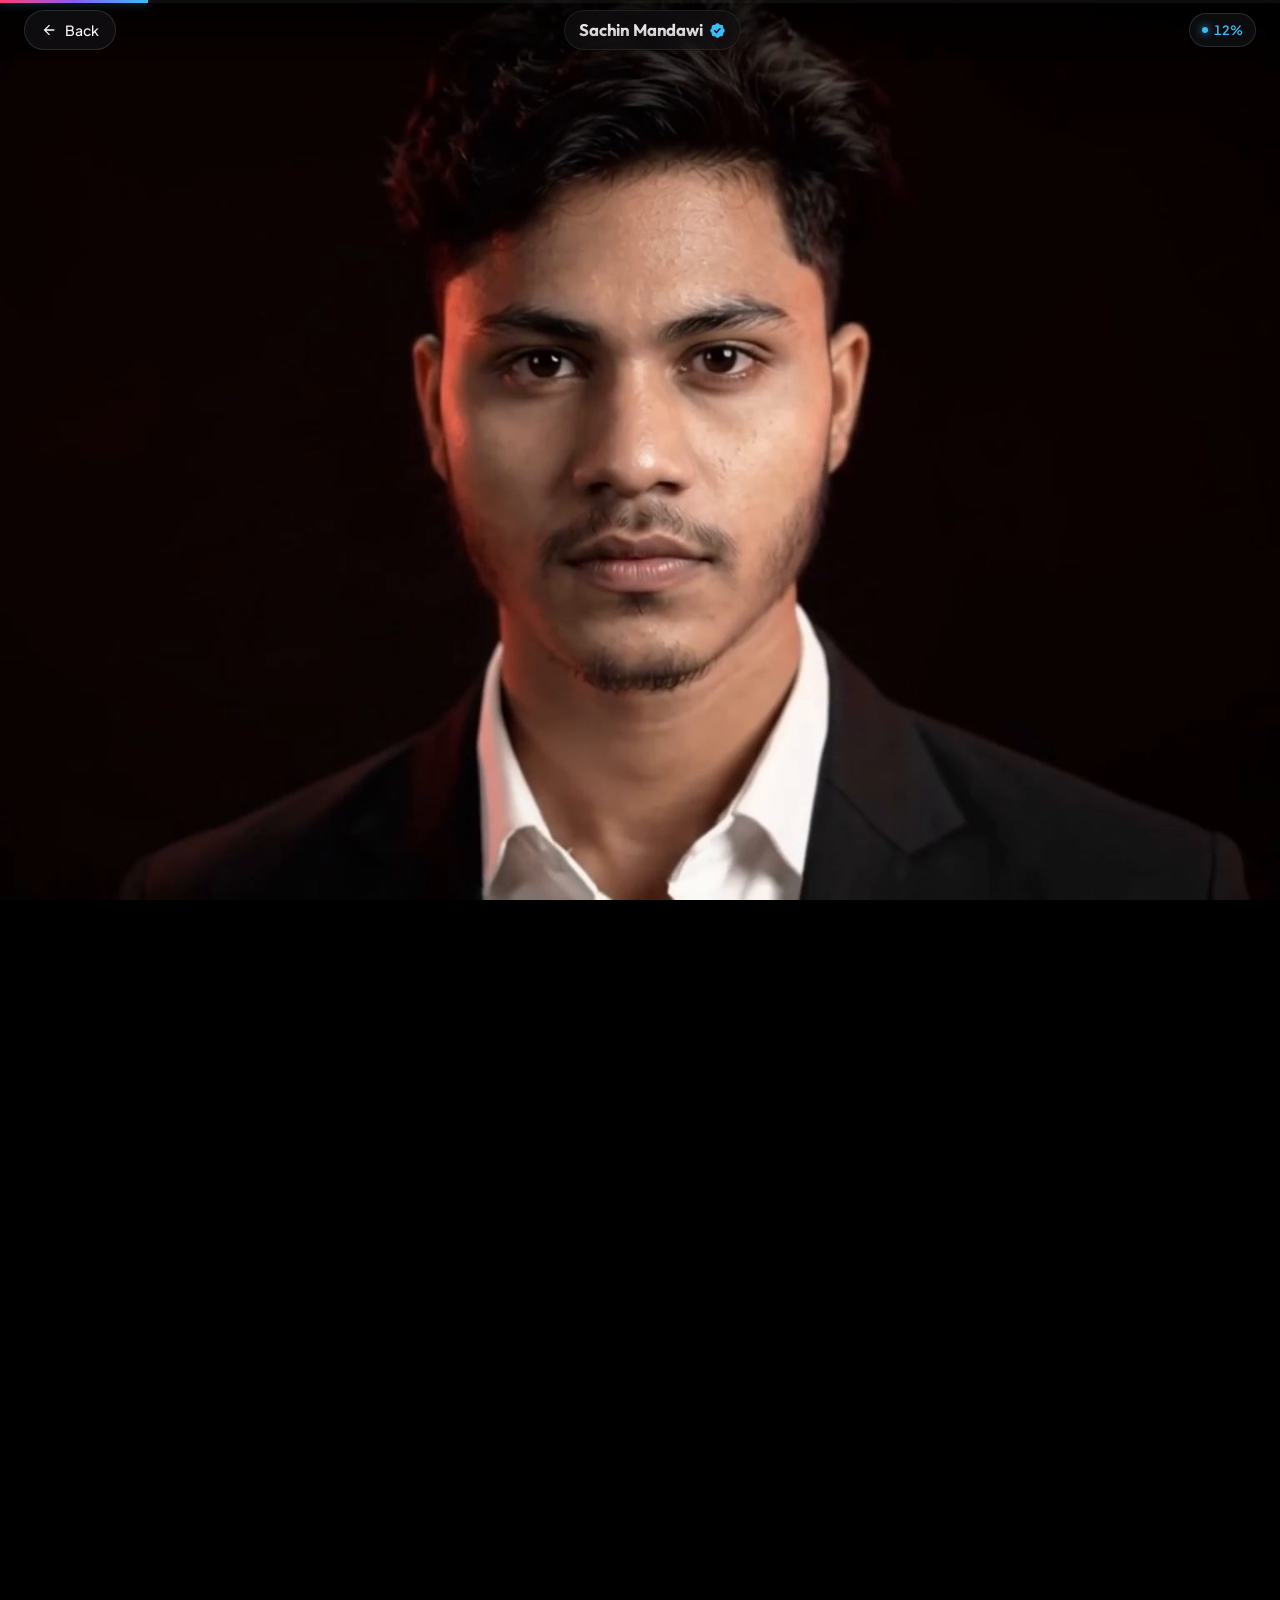
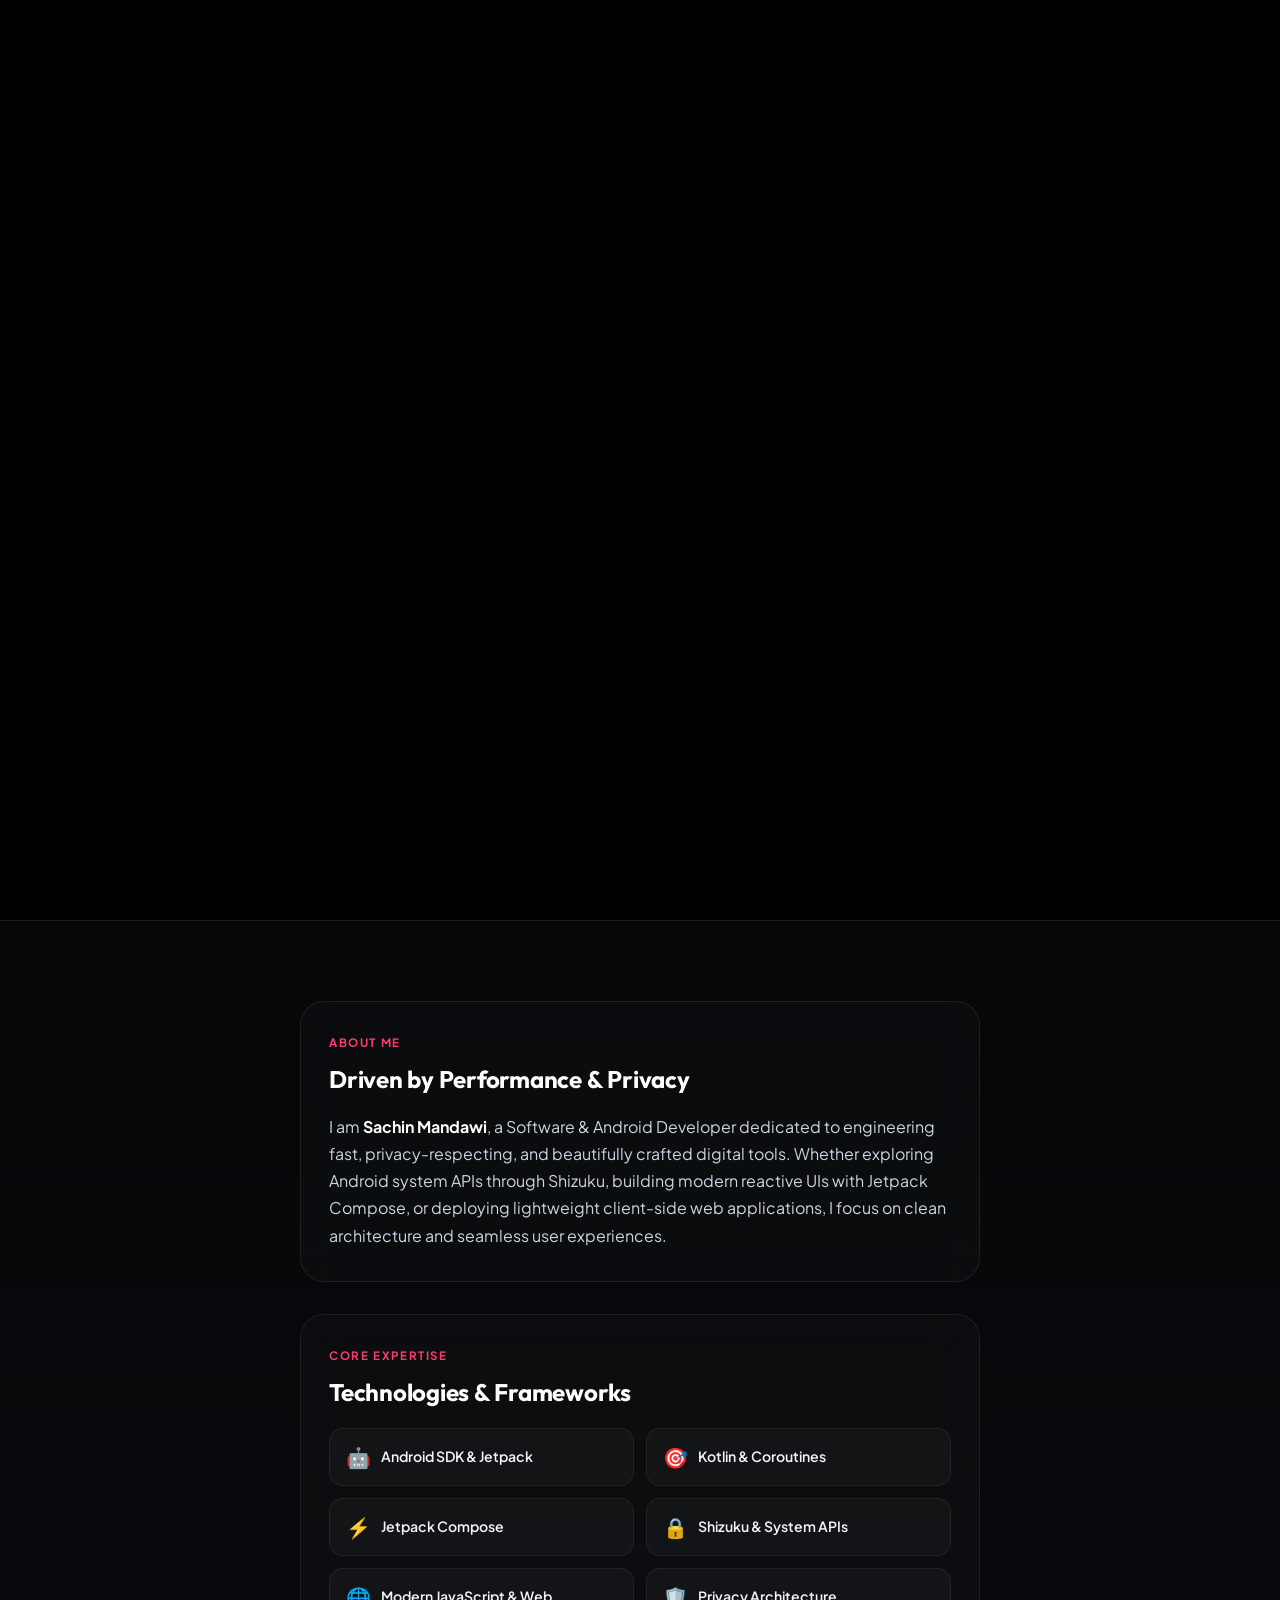
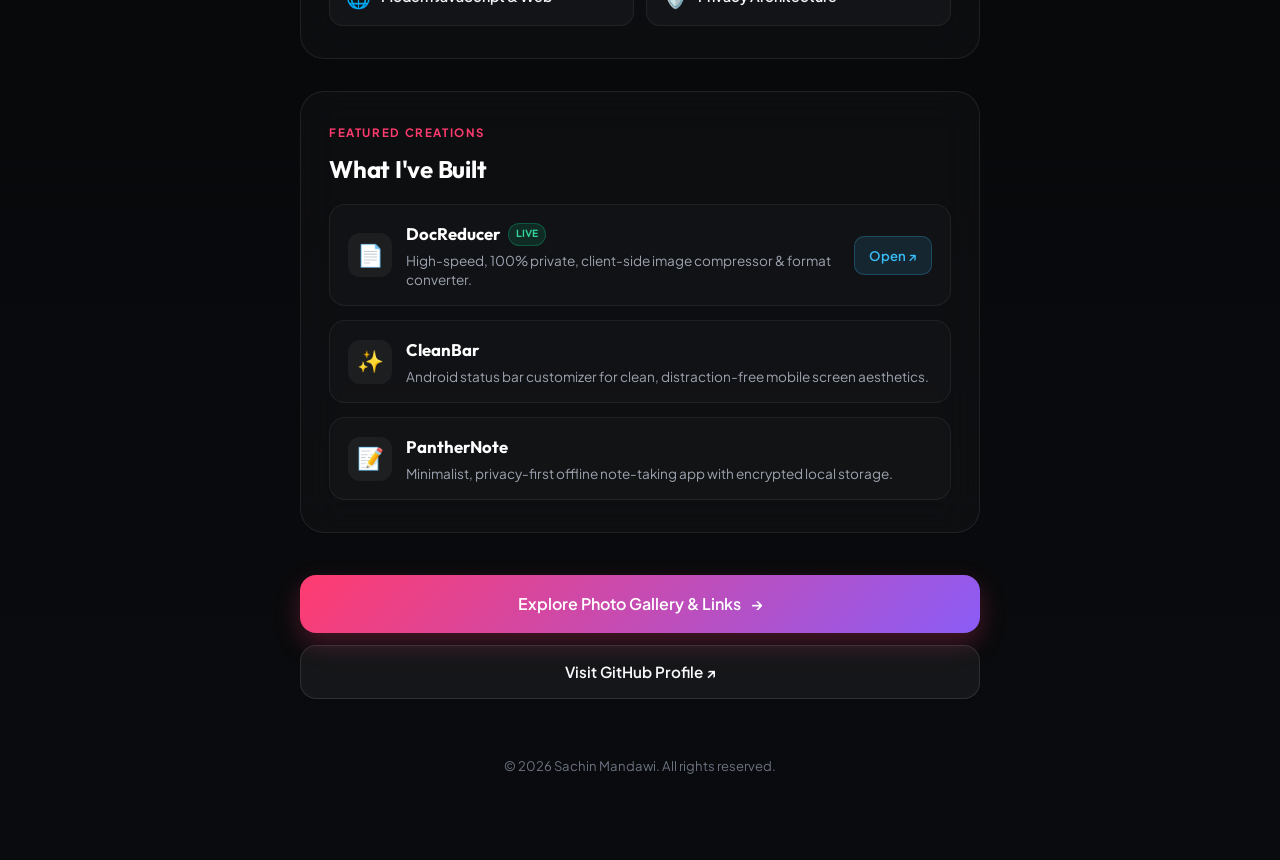
==== commit ce0f1dbb: "perf(story): optimize image sequence to high-def JPG (85% reduction) with tiered preloader and fallb" ====
--- a/story.html
+++ b/story.html
@@ -185,6 +185,6 @@
     </div>
   </main>
 
-  <script src="story.js?v=2"></script>
+  <script src="story.js?v=3"></script>
 </body>
 </html>
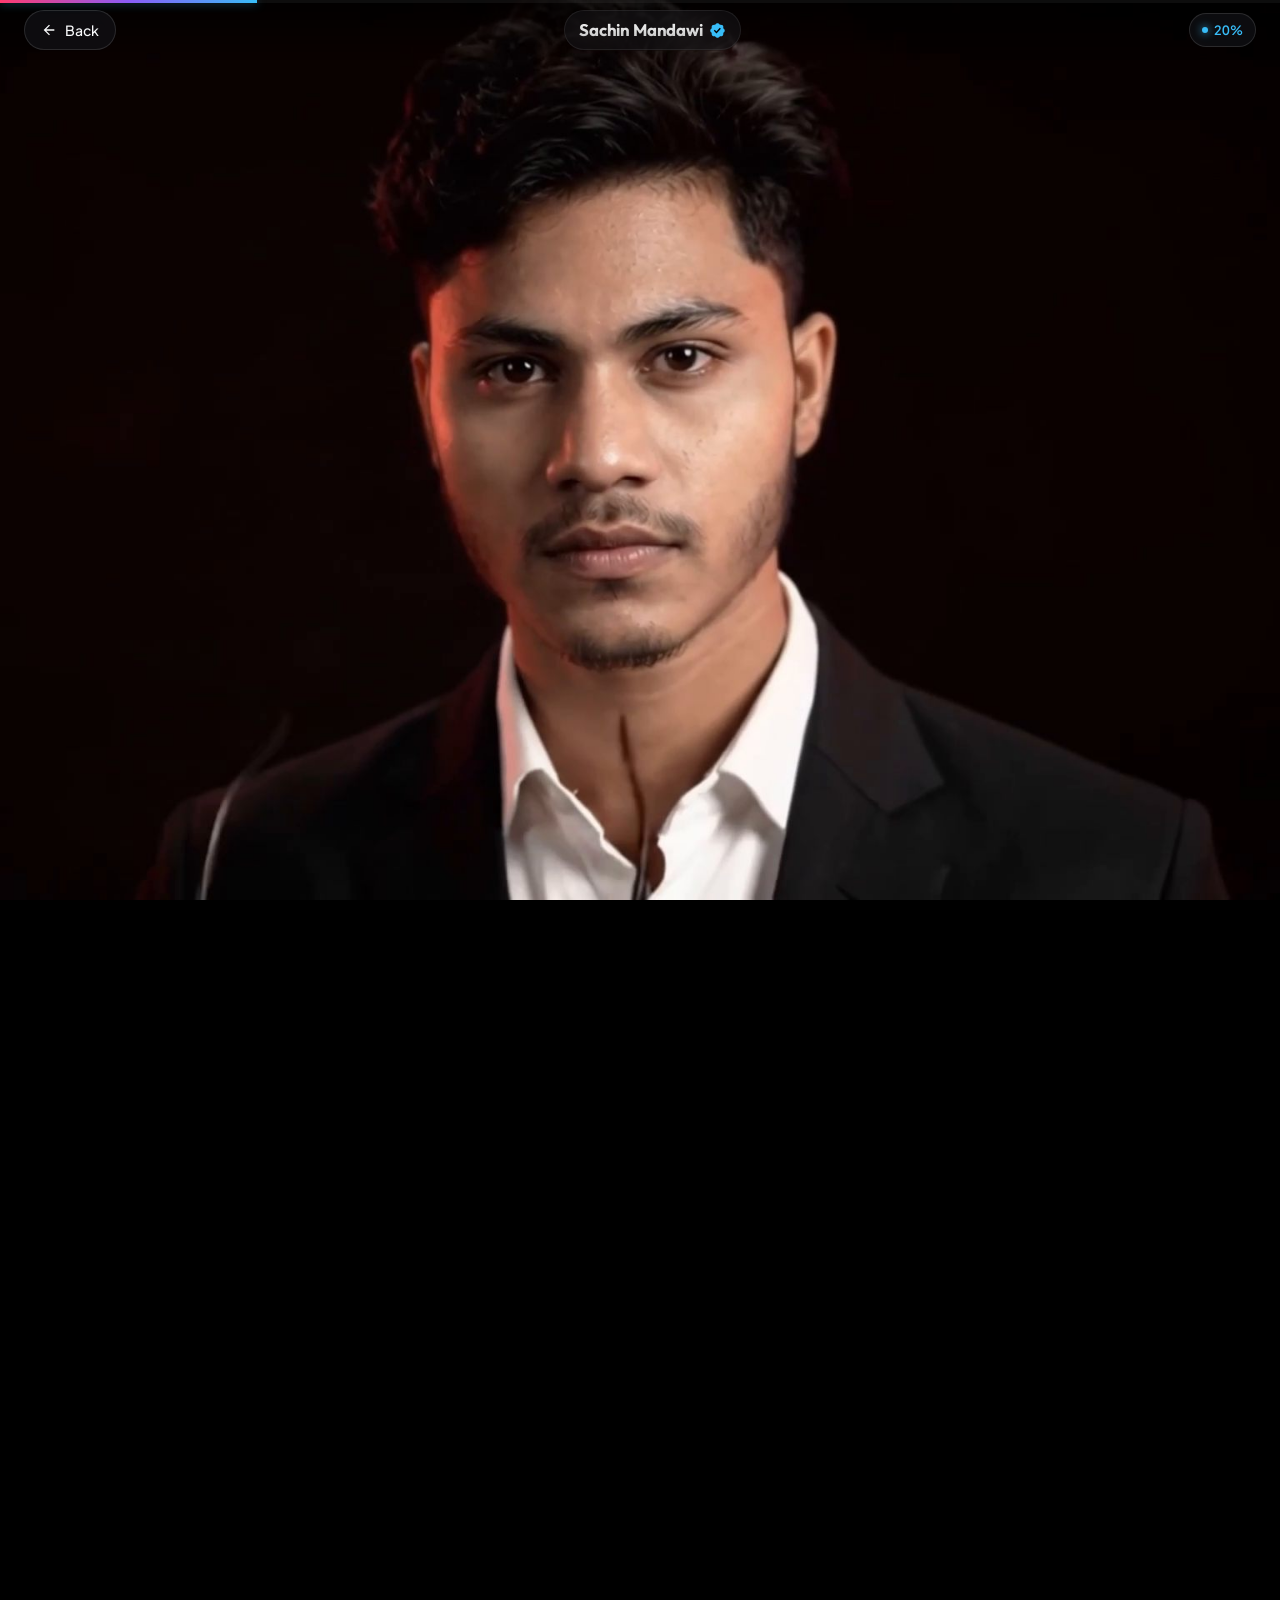
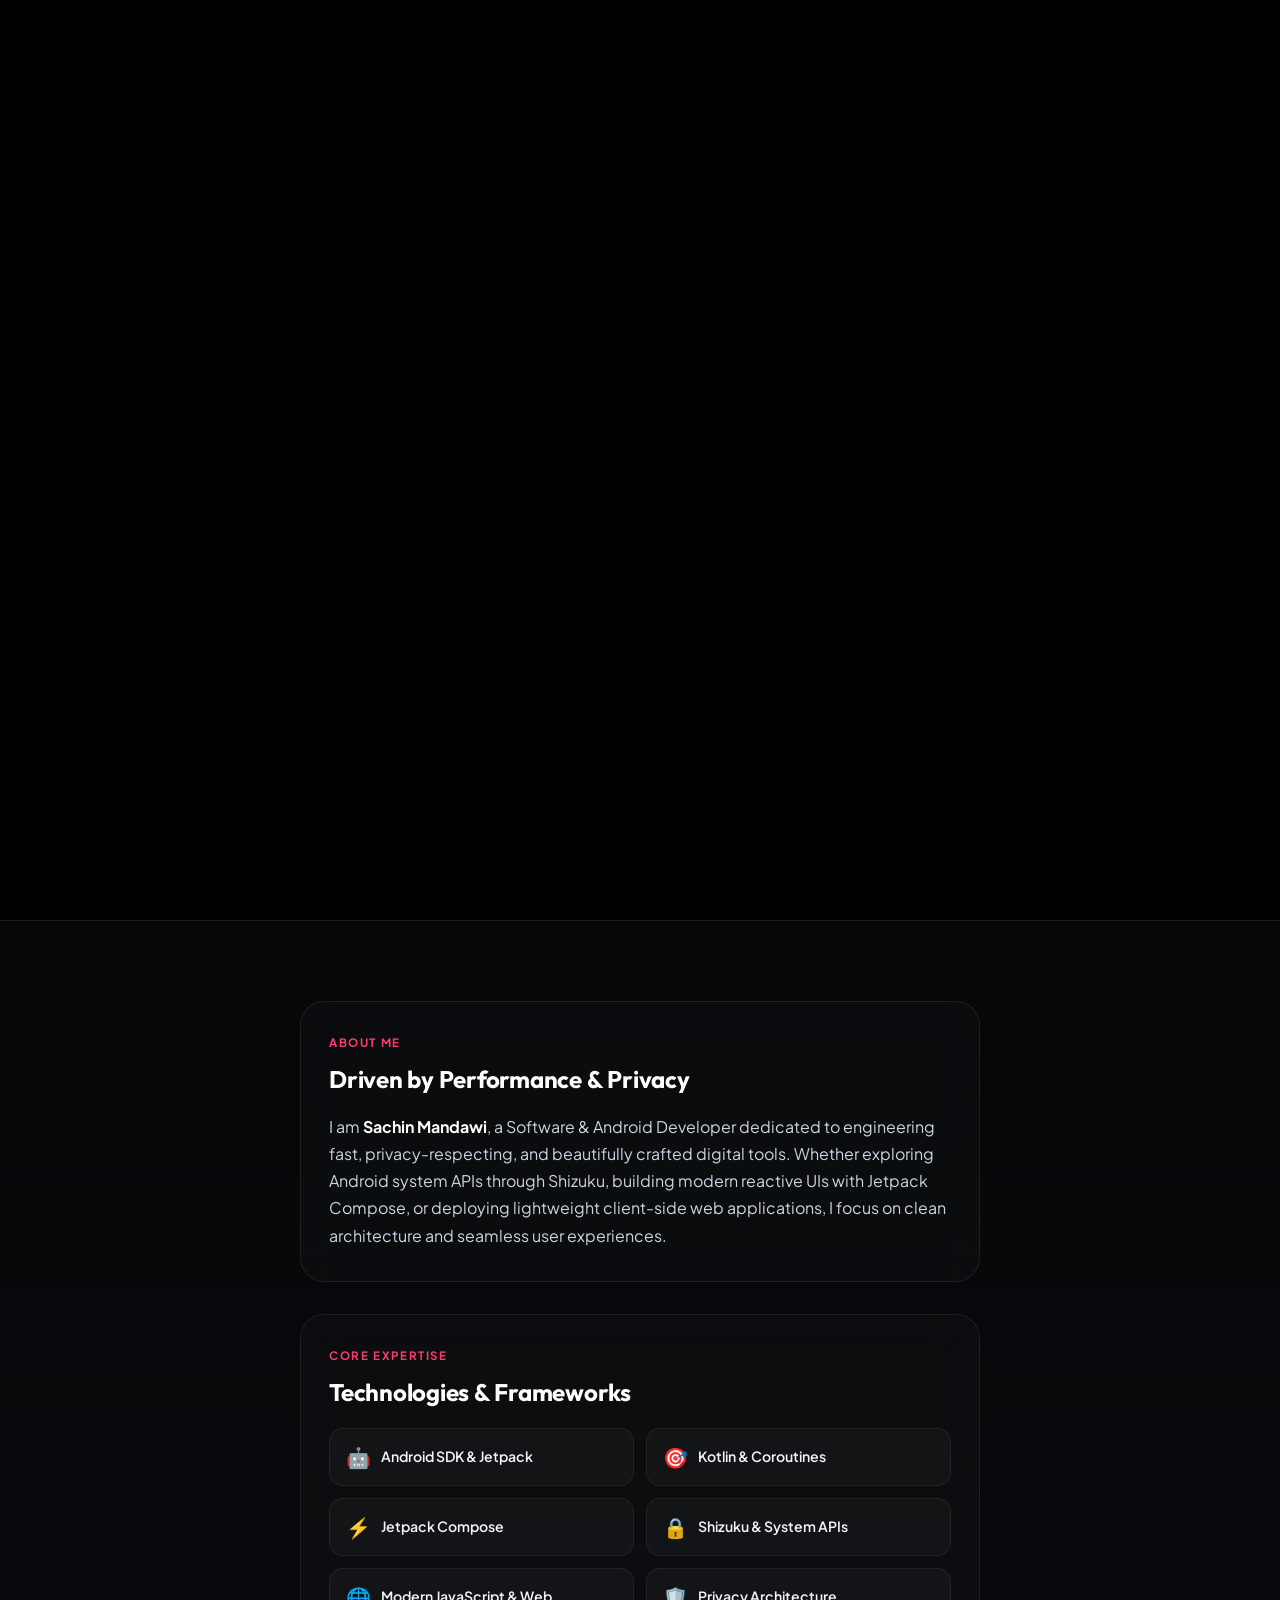
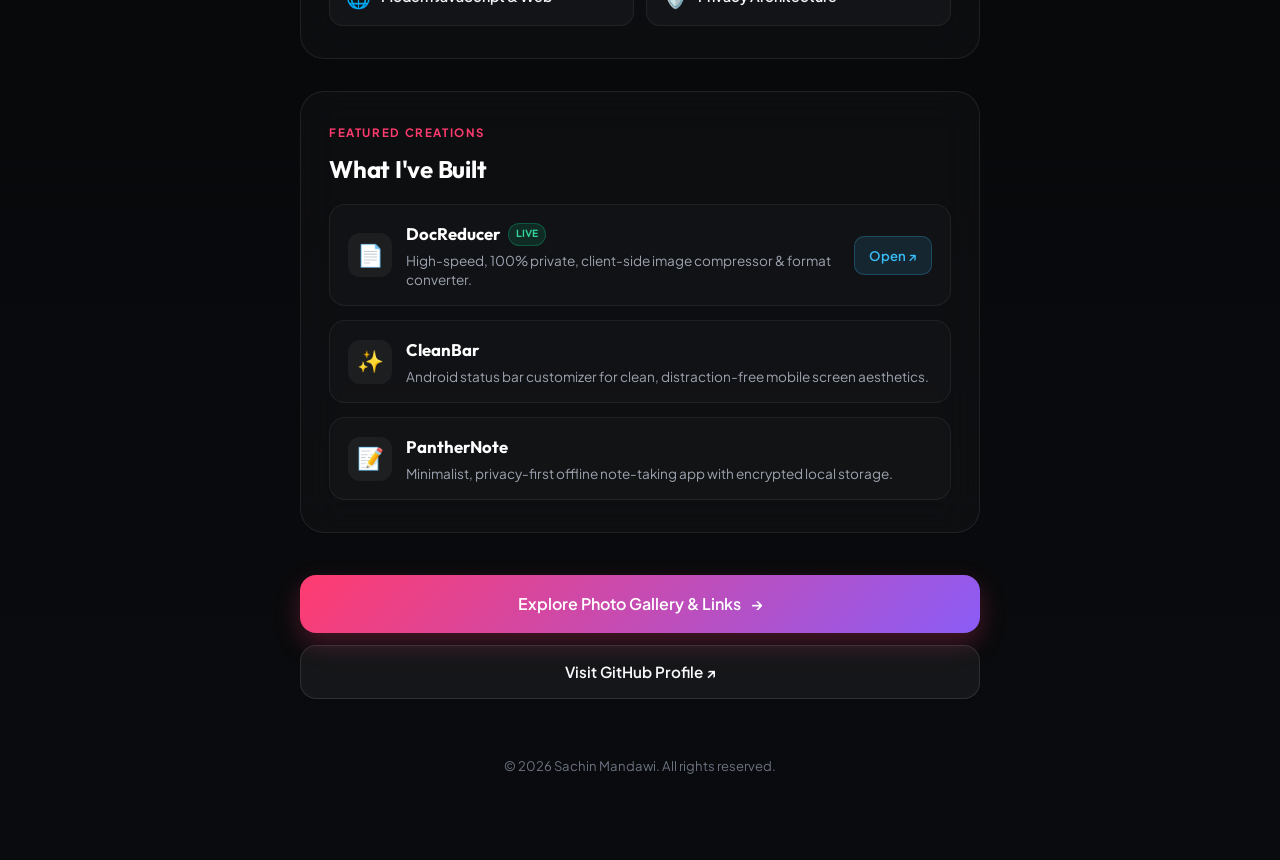
==== commit 627e74ca: "seo: enhance story metadata, Schema.org JSON-LD, sitemap image tags, and README links" ====
--- a/story.html
+++ b/story.html
@@ -11,6 +11,9 @@
   <link rel="canonical" href="https://sachinmandawi.com/story.html">
   <link rel="icon" type="image/jpeg" href="images/sachin-mandawi.jpg">
 
+  <meta name="keywords" content="Sachin Mandawi, Sachin Mandawi Story, Sachin Mandawi Developer, Android Developer, CleanBar, PantherNote, Orbit Hide, Cinematic Portfolio, Software Engineer">
+  <meta name="robots" content="index, follow, max-image-preview:large, max-snippet:-1, max-video-preview:-1">
+
   <!-- Open Graph -->
   <meta property="og:site_name" content="Sachin Mandawi">
   <meta property="og:title" content="The Story | Sachin Mandawi">
@@ -22,6 +25,40 @@
   <meta name="twitter:title" content="The Story | Sachin Mandawi">
   <meta name="twitter:description" content="Cinematic interactive scroll-driven story of Sachin Mandawi — Software & Android Developer.">
   <meta name="twitter:image" content="https://sachinmandawi.com/images/sachin-mandawi.jpg">
+
+  <!-- Google Structured Data (JSON-LD) -->
+  <script type="application/ld+json">
+  {
+    "@context": "https://schema.org",
+    "@graph": [
+      {
+        "@type": "WebPage",
+        "@id": "https://sachinmandawi.com/story.html#webpage",
+        "url": "https://sachinmandawi.com/story.html",
+        "name": "The Story | Sachin Mandawi",
+        "description": "Cinematic interactive scroll-driven visual story of Sachin Mandawi — Software & Android Developer.",
+        "isPartOf": {
+          "@type": "WebSite",
+          "@id": "https://sachinmandawi.com/#website",
+          "url": "https://sachinmandawi.com/",
+          "name": "Sachin Mandawi"
+        },
+        "about": {
+          "@type": "Person",
+          "@id": "https://sachinmandawi.com/#person",
+          "name": "Sachin Mandawi",
+          "url": "https://sachinmandawi.com/",
+          "jobTitle": "Software & Android Developer"
+        },
+        "primaryImageOfPage": {
+          "@type": "ImageObject",
+          "url": "https://sachinmandawi.com/frames/ezgif-frame-001.jpg",
+          "caption": "Sachin Mandawi Interactive Visual Story"
+        }
+      }
+    ]
+  }
+  </script>
 
   <link rel="stylesheet" href="story.css?v=2">
 </head>
